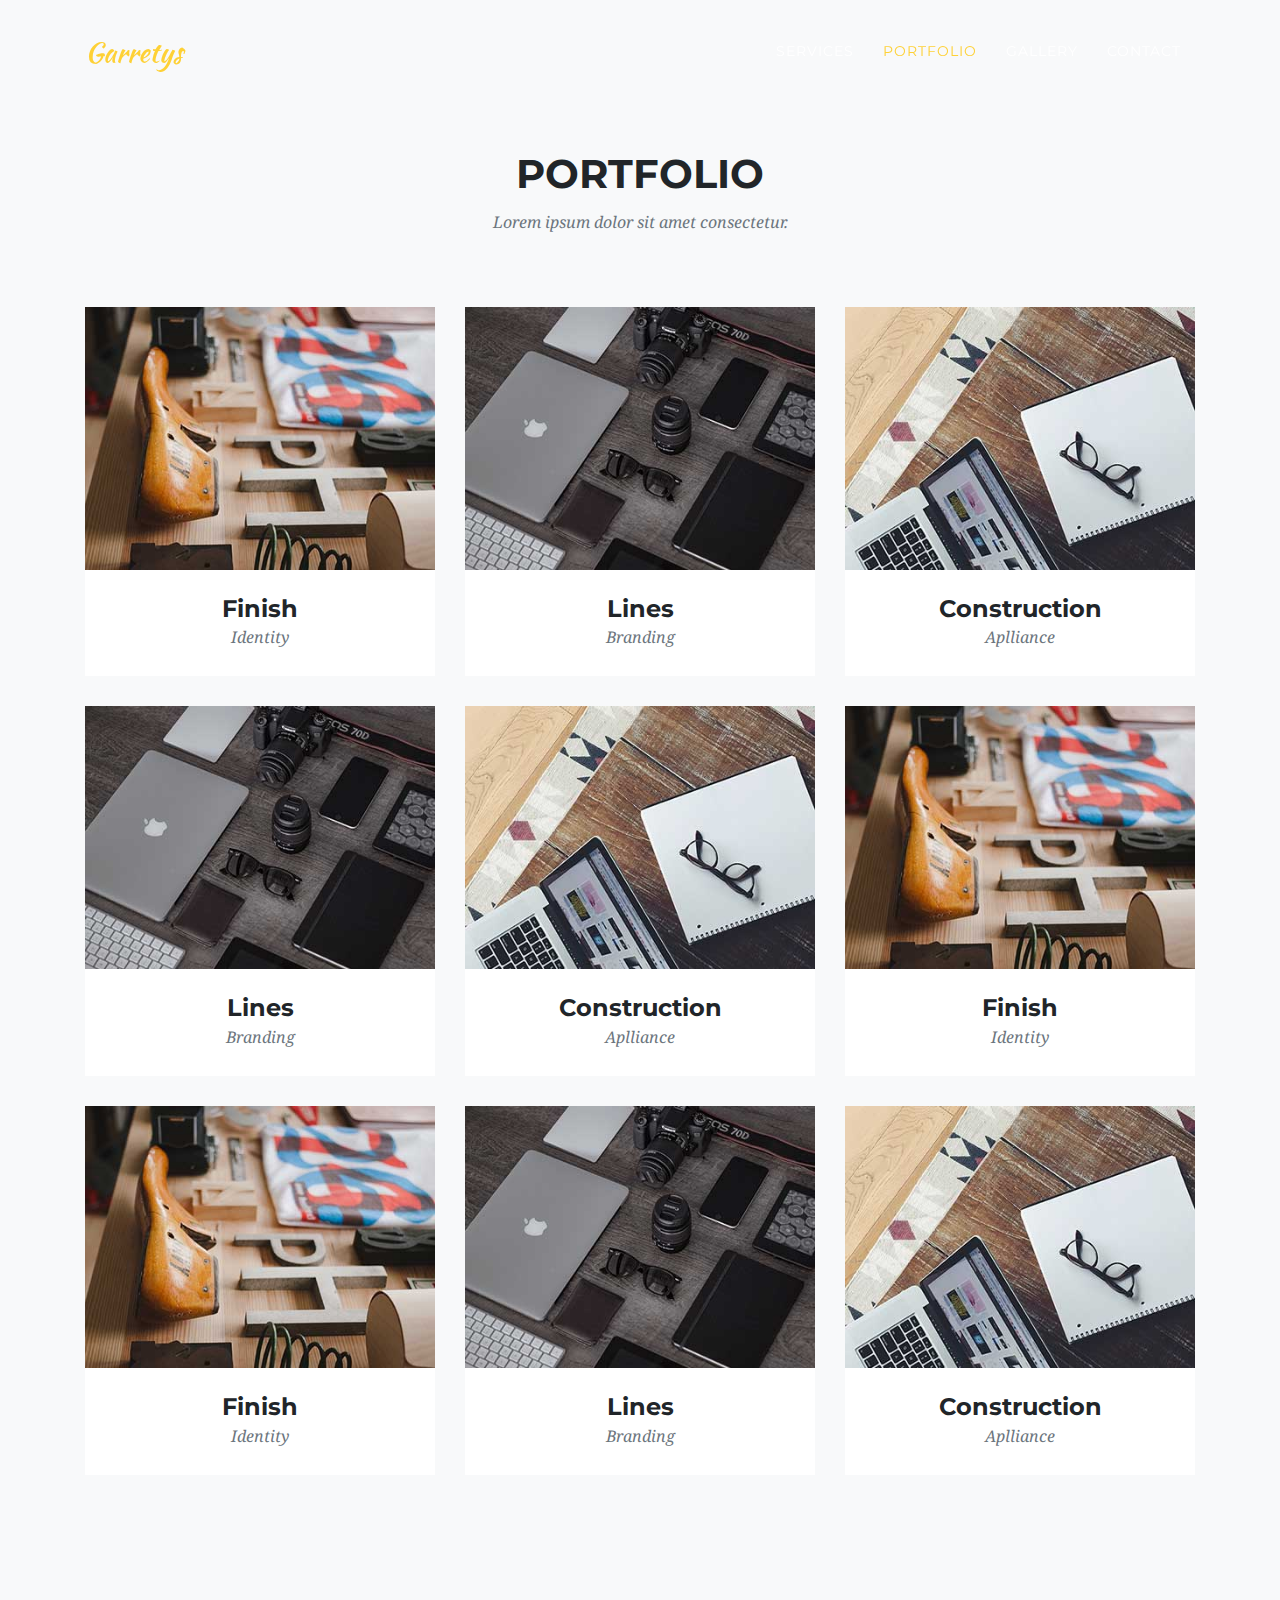
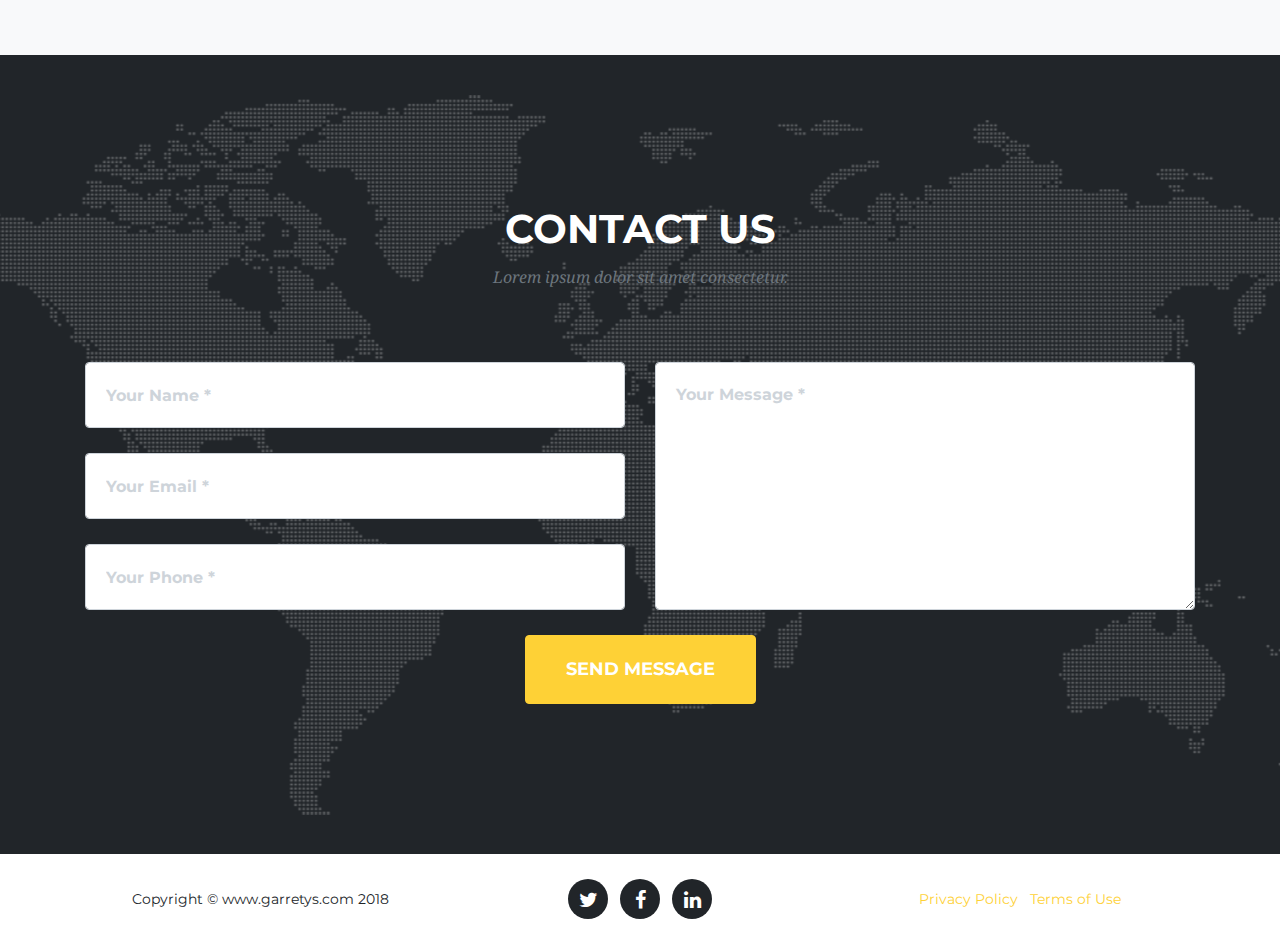
==== portfolio.htm @ 1a27aae4 "Add 1st draft of portfolio page" ====
<!DOCTYPE html>
<html lang="en">

  <head>

    <meta charset="utf-8">
    <meta name="viewport" content="width=device-width, initial-scale=1, shrink-to-fit=no">
    <meta name="description" content="">
    <meta name="author" content="">

    <title>Agency - Start Bootstrap Theme</title>

    <!-- Bootstrap core CSS -->
    <link href="vendor/bootstrap/css/bootstrap.min.css" rel="stylesheet">

    <!-- Custom fonts for this template -->
    <link href="vendor/font-awesome/css/font-awesome.min.css" rel="stylesheet" type="text/css">
    <link href="https://fonts.googleapis.com/css?family=Montserrat:400,700" rel="stylesheet" type="text/css">
    <link href='https://fonts.googleapis.com/css?family=Kaushan+Script' rel='stylesheet' type='text/css'>
    <link href='https://fonts.googleapis.com/css?family=Droid+Serif:400,700,400italic,700italic' rel='stylesheet' type='text/css'>
    <link href='https://fonts.googleapis.com/css?family=Roboto+Slab:400,100,300,700' rel='stylesheet' type='text/css'>

    <!-- Custom styles for this template -->
    <link href="css/agency.min.css" rel="stylesheet">

  </head>

  <body id="page-top">

    <!-- Navigation -->
    <nav class="navbar navbar-expand-lg navbar-dark fixed-top navbar-shrink" id="mainNav">
      <div class="container">
        <a class="navbar-brand js-scroll-trigger" href="index.htm">Garretys</a>
        <button class="navbar-toggler navbar-toggler-right" type="button" data-toggle="collapse" data-target="#navbarResponsive" aria-controls="navbarResponsive" aria-expanded="false" aria-label="Toggle navigation">
          Menu
          <i class="fa fa-bars"></i>
        </button>
        <div class="collapse navbar-collapse" id="navbarResponsive">
          <ul class="navbar-nav text-uppercase ml-auto">
            <li class="nav-item">
              <a class="nav-link js-scroll-trigger" href="services.htm">Services</a>
            </li>
            <li class="nav-item">
              <a class="nav-link js-scroll-trigger active" href="portfolio.htm">Portfolio</a>
            </li>
            <li class="nav-item">
              <a class="nav-link js-scroll-trigger" href="gallery.htm">Gallery</a>
            </li>
            <li class="nav-item">
              <a class="nav-link js-scroll-trigger" href="#contact">Contact</a>
            </li>
          </ul>
        </div>
      </div>
    </nav>

    <!-- Header -->

    <!-- Portfolio Grid -->
    <section class="bg-light" id="portfolio">
      <div class="container">
        <div class="row">
          <div class="col-lg-12 text-center">
            <h2 class="section-heading text-uppercase">Portfolio</h2>
            <h3 class="section-subheading text-muted">Lorem ipsum dolor sit amet consectetur.</h3>
          </div>
        </div>
        <div class="row">         
          <div class="col-md-4 col-sm-6 portfolio-item">
            <a class="portfolio-link" data-toggle="modal" href="#portfolioModal3">
              <div class="portfolio-hover">
                <div class="portfolio-hover-content">
                  <i class="fa fa-plus fa-3x"></i>
                </div>
              </div>
              <img class="img-fluid" src="img/portfolio/03-thumbnail.jpg" alt="">
            </a>
            <div class="portfolio-caption">
              <h4>Finish</h4>
              <p class="text-muted">Identity</p>
            </div>
          </div>
          <div class="col-md-4 col-sm-6 portfolio-item">
            <a class="portfolio-link" data-toggle="modal" href="#portfolioModal4">
              <div class="portfolio-hover">
                <div class="portfolio-hover-content">
                  <i class="fa fa-plus fa-3x"></i>
                </div>
              </div>
              <img class="img-fluid" src="img/portfolio/04-thumbnail.jpg" alt="">
            </a>
            <div class="portfolio-caption">
              <h4>Lines</h4>
              <p class="text-muted">Branding</p>
            </div>
          </div>
          <div class="col-md-4 col-sm-6 portfolio-item">
            <a class="portfolio-link" data-toggle="modal" href="#portfolioModal5">
              <div class="portfolio-hover">
                <div class="portfolio-hover-content">
                  <i class="fa fa-plus fa-3x"></i>
                </div>
              </div>
              <img class="img-fluid" src="img/portfolio/05-thumbnail.jpg" alt="">
            </a>
            <div class="portfolio-caption">
              <h4>Construction</h4>
              <p class="text-muted">Aplliance</p>
            </div>
          </div>
          
          <div class="col-md-4 col-sm-6 portfolio-item">
            <a class="portfolio-link" data-toggle="modal" href="#portfolioModal4">
              <div class="portfolio-hover">
                <div class="portfolio-hover-content">
                  <i class="fa fa-plus fa-3x"></i>
                </div>
              </div>
              <img class="img-fluid" src="img/portfolio/04-thumbnail.jpg" alt="">
            </a>
            <div class="portfolio-caption">
              <h4>Lines</h4>
              <p class="text-muted">Branding</p>
            </div>
          </div>
          <div class="col-md-4 col-sm-6 portfolio-item">
            <a class="portfolio-link" data-toggle="modal" href="#portfolioModal5">
              <div class="portfolio-hover">
                <div class="portfolio-hover-content">
                  <i class="fa fa-plus fa-3x"></i>
                </div>
              </div>
              <img class="img-fluid" src="img/portfolio/05-thumbnail.jpg" alt="">
            </a>
            <div class="portfolio-caption">
              <h4>Construction</h4>
              <p class="text-muted">Aplliance</p>
            </div>
          </div>
          <div class="col-md-4 col-sm-6 portfolio-item">
            <a class="portfolio-link" data-toggle="modal" href="#portfolioModal3">
              <div class="portfolio-hover">
                <div class="portfolio-hover-content">
                  <i class="fa fa-plus fa-3x"></i>
                </div>
              </div>
              <img class="img-fluid" src="img/portfolio/03-thumbnail.jpg" alt="">
            </a>
            <div class="portfolio-caption">
              <h4>Finish</h4>
              <p class="text-muted">Identity</p>
            </div>
          </div>
          

          <div class="col-md-4 col-sm-6 portfolio-item">
            <a class="portfolio-link" data-toggle="modal" href="#portfolioModal3">
              <div class="portfolio-hover">
                <div class="portfolio-hover-content">
                  <i class="fa fa-plus fa-3x"></i>
                </div>
              </div>
              <img class="img-fluid" src="img/portfolio/03-thumbnail.jpg" alt="">
            </a>
            <div class="portfolio-caption">
              <h4>Finish</h4>
              <p class="text-muted">Identity</p>
            </div>
          </div>
          <div class="col-md-4 col-sm-6 portfolio-item">
            <a class="portfolio-link" data-toggle="modal" href="#portfolioModal4">
              <div class="portfolio-hover">
                <div class="portfolio-hover-content">
                  <i class="fa fa-plus fa-3x"></i>
                </div>
              </div>
              <img class="img-fluid" src="img/portfolio/04-thumbnail.jpg" alt="">
            </a>
            <div class="portfolio-caption">
              <h4>Lines</h4>
              <p class="text-muted">Branding</p>
            </div>
          </div>
          <div class="col-md-4 col-sm-6 portfolio-item">
            <a class="portfolio-link" data-toggle="modal" href="#portfolioModal5">
              <div class="portfolio-hover">
                <div class="portfolio-hover-content">
                  <i class="fa fa-plus fa-3x"></i>
                </div>
              </div>
              <img class="img-fluid" src="img/portfolio/05-thumbnail.jpg" alt="">
            </a>
            <div class="portfolio-caption">
              <h4>Construction</h4>
              <p class="text-muted">Aplliance</p>
            </div>
          </div>         
        
        </div>
      </div>
    </section>

    <!-- Contact -->
    <section id="contact">
      <div class="container">
        <div class="row">
          <div class="col-lg-12 text-center">
            <h2 class="section-heading text-uppercase">Contact Us</h2>
            <h3 class="section-subheading text-muted">Lorem ipsum dolor sit amet consectetur.</h3>
          </div>
        </div>
        <div class="row">
          <div class="col-lg-12">
            <form id="contactForm" name="sentMessage" novalidate="novalidate">
              <div class="row">
                <div class="col-md-6">
                  <div class="form-group">
                    <input class="form-control" id="name" type="text" placeholder="Your Name *" required="required" data-validation-required-message="Please enter your name.">
                    <p class="help-block text-danger"></p>
                  </div>
                  <div class="form-group">
                    <input class="form-control" id="email" type="email" placeholder="Your Email *" required="required" data-validation-required-message="Please enter your email address.">
                    <p class="help-block text-danger"></p>
                  </div>
                  <div class="form-group">
                    <input class="form-control" id="phone" type="tel" placeholder="Your Phone *" required="required" data-validation-required-message="Please enter your phone number.">
                    <p class="help-block text-danger"></p>
                  </div>
                </div>
                <div class="col-md-6">
                  <div class="form-group">
                    <textarea class="form-control" id="message" placeholder="Your Message *" required="required" data-validation-required-message="Please enter a message."></textarea>
                    <p class="help-block text-danger"></p>
                  </div>
                </div>
                <div class="clearfix"></div>
                <div class="col-lg-12 text-center">
                  <div id="success"></div>
                  <button id="sendMessageButton" class="btn btn-primary btn-xl text-uppercase" type="submit">Send Message</button>
                </div>
              </div>
            </form>
          </div>
        </div>
      </div>
    </section>

    <!-- Footer -->
    <footer>
      <div class="container">
        <div class="row">
          <div class="col-md-4">
            <span class="copyright">Copyright &copy; www.garretys.com 2018</span>
          </div>
          <div class="col-md-4">
            <ul class="list-inline social-buttons">
              <li class="list-inline-item">
                <a href="#">
                  <i class="fa fa-twitter"></i>
                </a>
              </li>
              <li class="list-inline-item">
                <a href="#">
                  <i class="fa fa-facebook"></i>
                </a>
              </li>
              <li class="list-inline-item">
                <a href="#">
                  <i class="fa fa-linkedin"></i>
                </a>
              </li>
            </ul>
          </div>
          <div class="col-md-4">
            <ul class="list-inline quicklinks">
              <li class="list-inline-item">
                <a href="#">Privacy Policy</a>
              </li>
              <li class="list-inline-item">
                <a href="#">Terms of Use</a>
              </li>
            </ul>
          </div>
        </div>
      </div>
    </footer>

    <!-- Portfolio Modals -->
    <!-- Portfolio Modals -->
    <!-- Modal 1 -->
    <div class="portfolio-modal modal fade" id="portfolioModal3" tabindex="-1" role="dialog" aria-hidden="true">
      <div class="modal-dialog">
        <div class="modal-content">
          <div class="close-modal" data-dismiss="modal">
            <div class="lr">
              <div class="rl"></div>
            </div>
          </div>
          <div class="container">
            <div class="row">
              <div class="col-lg-8 mx-auto">
                <div class="modal-body">
                  <!-- Project Details Go Here -->
                  <h2 class="text-uppercase">Project Name</h2>
                  <p class="item-intro text-muted">Lorem ipsum dolor sit amet consectetur.</p>
                  <img class="img-fluid d-block mx-auto" src="img/portfolio/03-full.jpg" alt="">
                  <p>Use this area to describe your project. Lorem ipsum dolor sit amet, consectetur adipisicing elit. Est blanditiis dolorem culpa incidunt minus dignissimos deserunt repellat aperiam quasi sunt officia expedita beatae cupiditate, maiores repudiandae, nostrum, reiciendis facere nemo!</p>
                  <ul class="list-inline">
                    <li>Date: January 2017</li>
                    <li>Client: Example Business</li>
                    <li>Category: Identity</li>
                  </ul>
                  <button class="btn btn-primary" data-dismiss="modal" type="button">
                    <i class="fa fa-times"></i>
                    Close Project</button>
                </div>
              </div>
            </div>
          </div>
        </div>
      </div>
    </div>

    <!-- Modal 2 -->
    <div class="portfolio-modal modal fade" id="portfolioModal4" tabindex="-1" role="dialog" aria-hidden="true">
      <div class="modal-dialog">
        <div class="modal-content">
          <div class="close-modal" data-dismiss="modal">
            <div class="lr">
              <div class="rl"></div>
            </div>
          </div>
          <div class="container">
            <div class="row">
              <div class="col-lg-8 mx-auto">
                <div class="modal-body">
                  <!-- Project Details Go Here -->
                  <h2 class="text-uppercase">Project Name</h2>
                  <p class="item-intro text-muted">Lorem ipsum dolor sit amet consectetur.</p>
                  <img class="img-fluid d-block mx-auto" src="img/portfolio/04-full.jpg" alt="">
                  <p>Use this area to describe your project. Lorem ipsum dolor sit amet, consectetur adipisicing elit. Est blanditiis dolorem culpa incidunt minus dignissimos deserunt repellat aperiam quasi sunt officia expedita beatae cupiditate, maiores repudiandae, nostrum, reiciendis facere nemo!</p>
                  <ul class="list-inline">
                    <li>Date: January 2017</li>
                    <li>Client: Example Business</li>
                    <li>Category: Branding</li>
                  </ul>
                  <button class="btn btn-primary" data-dismiss="modal" type="button">
                    <i class="fa fa-times"></i>
                    Close Project</button>
                </div>
              </div>
            </div>
          </div>
        </div>
      </div>
    </div>

    <!-- Modal 3 -->
    <div class="portfolio-modal modal fade" id="portfolioModal5" tabindex="-1" role="dialog" aria-hidden="true">
      <div class="modal-dialog">
        <div class="modal-content">
          <div class="close-modal" data-dismiss="modal">
            <div class="lr">
              <div class="rl"></div>
            </div>
          </div>
          <div class="container">
            <div class="row">
              <div class="col-lg-8 mx-auto">
                <div class="modal-body">
                  <!-- Project Details Go Here -->
                  <h2 class="text-uppercase">Project Name</h2>
                  <p class="item-intro text-muted">Lorem ipsum dolor sit amet consectetur.</p>
                  <img class="img-fluid d-block mx-auto" src="img/portfolio/05-full.jpg" alt="">
                  <p>Use this area to describe your project. Lorem ipsum dolor sit amet, consectetur adipisicing elit. Est blanditiis dolorem culpa incidunt minus dignissimos deserunt repellat aperiam quasi sunt officia expedita beatae cupiditate, maiores repudiandae, nostrum, reiciendis facere nemo!</p>
                  <ul class="list-inline">
                    <li>Date: January 2017</li>
                    <li>Client: Sheffield Pub</li>
                    <li>Category: Pub Refurbishments</li>
                  </ul>
                  <button class="btn btn-primary" data-dismiss="modal" type="button">
                    <i class="fa fa-times"></i>
                    Close Project</button>
                </div>
              </div>
            </div>
          </div>
        </div>
      </div>
    </div>

    <!-- Bootstrap core JavaScript -->
    <script src="vendor/jquery/jquery.min.js"></script>
    <script src="vendor/bootstrap/js/bootstrap.bundle.min.js"></script>

    <!-- Plugin JavaScript -->
    <script src="vendor/jquery-easing/jquery.easing.min.js"></script>

    <!-- Contact form JavaScript -->
    <script src="js/jqBootstrapValidation.js"></script>
    <script src="js/contact_me.js"></script>

    <!-- Custom scripts for this template -->
    <script src="js/agency.js"></script>

  </body>

</html>
---- css/agency.min.css ----
/*!
 * Start Bootstrap - Agency v4.1.1 (https://startbootstrap.com/template-overviews/agency)
 * Copyright 2013-2018 Start Bootstrap
 * Licensed under MIT (https://github.com/BlackrockDigital/startbootstrap-agency/blob/master/LICENSE)
 */body{overflow-x:hidden;font-family:'Roboto Slab','Helvetica Neue',Helvetica,Arial,sans-serif}p{line-height:1.75}a{color:#fed136}a:hover{color:#fec503}.text-primary{color:#fed136!important}h1,h2,h3,h4,h5,h6{font-weight:700;font-family:Montserrat,'Helvetica Neue',Helvetica,Arial,sans-serif}section{padding:100px 0}section h2.section-heading{font-size:40px;margin-top:0;margin-bottom:15px}section h3.section-subheading{font-size:16px;font-weight:400;font-style:italic;margin-bottom:75px;text-transform:none;font-family:'Droid Serif','Helvetica Neue',Helvetica,Arial,sans-serif}@media (min-width:768px){section{padding:150px 0}}.btn{font-family:Montserrat,'Helvetica Neue',Helvetica,Arial,sans-serif;font-weight:700}.btn-xl{font-size:18px;padding:20px 40px}.btn-primary{background-color:#fed136;border-color:#fed136}.btn-primary:active,.btn-primary:focus,.btn-primary:hover{background-color:#fec810!important;border-color:#fec810!important;color:#fff}.btn-primary:active,.btn-primary:focus{box-shadow:0 0 0 .2rem rgba(254,209,55,.5)!important}::-moz-selection{background:#fed136;text-shadow:none}::selection{background:#fed136;text-shadow:none}img::selection{background:0 0}img::-moz-selection{background:0 0}#mainNav{background-color:#212529}#mainNav .navbar-toggler{font-size:12px;right:0;padding:13px;text-transform:uppercase;color:#fff;border:0;background-color:#fed136;font-family:Montserrat,'Helvetica Neue',Helvetica,Arial,sans-serif}#mainNav .navbar-brand{color:#fed136;font-family:'Kaushan Script','Helvetica Neue',Helvetica,Arial,cursive}#mainNav .navbar-brand.active,#mainNav .navbar-brand:active,#mainNav .navbar-brand:focus,#mainNav .navbar-brand:hover{color:#fec503}#mainNav .navbar-nav .nav-item .nav-link{font-size:90%;font-weight:400;padding:.75em 0;letter-spacing:1px;color:#fff;font-family:Montserrat,'Helvetica Neue',Helvetica,Arial,sans-serif}#mainNav .navbar-nav .nav-item .nav-link.active,#mainNav .navbar-nav .nav-item .nav-link:hover{color:#fed136}@media (min-width:992px){#mainNav{padding-top:25px;padding-bottom:25px;-webkit-transition:padding-top .3s,padding-bottom .3s;-moz-transition:padding-top .3s,padding-bottom .3s;transition:padding-top .3s,padding-bottom .3s;border:none;background-color:transparent}#mainNav .navbar-brand{font-size:1.75em;-webkit-transition:all .3s;-moz-transition:all .3s;transition:all .3s}#mainNav .navbar-nav .nav-item .nav-link{padding:1.1em 1em!important}#mainNav.navbar-shrink{padding-top:0;padding-bottom:0;background-color:#212529}#mainNav.navbar-shrink .navbar-brand{font-size:1.25em;padding:12px 0}}header.masthead{text-align:center;color:#fff;background-image:url(../img/header-bg.jpg);background-repeat:no-repeat;background-attachment:scroll;background-position:center center;-webkit-background-size:cover;-moz-background-size:cover;-o-background-size:cover;background-size:cover}header.masthead .intro-text{padding-top:150px;padding-bottom:100px}header.masthead .intro-text .intro-lead-in{font-size:22px;font-style:italic;line-height:22px;margin-bottom:25px;font-family:'Droid Serif','Helvetica Neue',Helvetica,Arial,sans-serif}header.masthead .intro-text .intro-heading{font-size:50px;font-weight:700;line-height:50px;margin-bottom:25px;font-family:Montserrat,'Helvetica Neue',Helvetica,Arial,sans-serif}@media (min-width:768px){header.masthead .intro-text{padding-top:300px;padding-bottom:200px}header.masthead .intro-text .intro-lead-in{font-size:40px;font-style:italic;line-height:40px;margin-bottom:25px;font-family:'Droid Serif','Helvetica Neue',Helvetica,Arial,sans-serif}header.masthead .intro-text .intro-heading{font-size:75px;font-weight:700;line-height:75px;margin-bottom:50px;font-family:Montserrat,'Helvetica Neue',Helvetica,Arial,sans-serif}}.service-heading{margin:15px 0;text-transform:none}#portfolio .portfolio-item{right:0;margin:0 0 15px}#portfolio .portfolio-item .portfolio-link{position:relative;display:block;max-width:400px;margin:0 auto;cursor:pointer}#portfolio .portfolio-item .portfolio-link .portfolio-hover{position:absolute;width:100%;height:100%;-webkit-transition:all ease .5s;-moz-transition:all ease .5s;transition:all ease .5s;opacity:0;background:rgba(254,209,54,.9)}#portfolio .portfolio-item .portfolio-link .portfolio-hover:hover{opacity:1}#portfolio .portfolio-item .portfolio-link .portfolio-hover .portfolio-hover-content{font-size:20px;position:absolute;top:50%;width:100%;height:20px;margin-top:-12px;text-align:center;color:#fff}#portfolio .portfolio-item .portfolio-link .portfolio-hover .portfolio-hover-content i{margin-top:-12px}#portfolio .portfolio-item .portfolio-link .portfolio-hover .portfolio-hover-content h3,#portfolio .portfolio-item .portfolio-link .portfolio-hover .portfolio-hover-content h4{margin:0}#portfolio .portfolio-item .portfolio-caption{max-width:400px;margin:0 auto;padding:25px;text-align:center;background-color:#fff}#portfolio .portfolio-item .portfolio-caption h4{margin:0;text-transform:none}#portfolio .portfolio-item .portfolio-caption p{font-size:16px;font-style:italic;margin:0;font-family:'Droid Serif','Helvetica Neue',Helvetica,Arial,sans-serif}#portfolio *{z-index:2}@media (min-width:767px){#portfolio .portfolio-item{margin:0 0 30px}}.portfolio-modal{padding-right:0!important}.portfolio-modal .modal-dialog{margin:1rem;max-width:100vw}.portfolio-modal .modal-content{padding:100px 0;text-align:center}.portfolio-modal .modal-content h2{font-size:3em;margin-bottom:15px}.portfolio-modal .modal-content p{margin-bottom:30px}.portfolio-modal .modal-content p.item-intro{font-size:16px;font-style:italic;margin:20px 0 30px;font-family:'Droid Serif','Helvetica Neue',Helvetica,Arial,sans-serif}.portfolio-modal .modal-content ul.list-inline{margin-top:0;margin-bottom:30px}.portfolio-modal .modal-content img{margin-bottom:30px}.portfolio-modal .modal-content button{cursor:pointer}.portfolio-modal .close-modal{position:absolute;top:25px;right:25px;width:75px;height:75px;cursor:pointer;background-color:transparent}.portfolio-modal .close-modal:hover{opacity:.3}.portfolio-modal .close-modal .lr{z-index:1051;width:1px;height:75px;margin-left:35px;-webkit-transform:rotate(45deg);-ms-transform:rotate(45deg);transform:rotate(45deg);background-color:#212529}.portfolio-modal .close-modal .lr .rl{z-index:1052;width:1px;height:75px;-webkit-transform:rotate(90deg);-ms-transform:rotate(90deg);transform:rotate(90deg);background-color:#212529}.timeline{position:relative;padding:0;list-style:none}.timeline:before{position:absolute;top:0;bottom:0;left:40px;width:2px;margin-left:-1.5px;content:'';background-color:#e9ecef}.timeline>li{position:relative;min-height:50px;margin-bottom:50px}.timeline>li:after,.timeline>li:before{display:table;content:' '}.timeline>li:after{clear:both}.timeline>li .timeline-panel{position:relative;float:right;width:100%;padding:0 20px 0 100px;text-align:left}.timeline>li .timeline-panel:before{right:auto;left:-15px;border-right-width:15px;border-left-width:0}.timeline>li .timeline-panel:after{right:auto;left:-14px;border-right-width:14px;border-left-width:0}.timeline>li .timeline-image{position:absolute;z-index:100;left:0;width:80px;height:80px;margin-left:0;text-align:center;color:#fff;border:7px solid #e9ecef;border-radius:100%;background-color:#fed136}.timeline>li .timeline-image h4{font-size:10px;line-height:14px;margin-top:12px}.timeline>li.timeline-inverted>.timeline-panel{float:right;padding:0 20px 0 100px;text-align:left}.timeline>li.timeline-inverted>.timeline-panel:before{right:auto;left:-15px;border-right-width:15px;border-left-width:0}.timeline>li.timeline-inverted>.timeline-panel:after{right:auto;left:-14px;border-right-width:14px;border-left-width:0}.timeline>li:last-child{margin-bottom:0}.timeline .timeline-heading h4{margin-top:0;color:inherit}.timeline .timeline-heading h4.subheading{text-transform:none}.timeline .timeline-body>p,.timeline .timeline-body>ul{margin-bottom:0}@media (min-width:768px){.timeline:before{left:50%}.timeline>li{min-height:100px;margin-bottom:100px}.timeline>li .timeline-panel{float:left;width:41%;padding:0 20px 20px 30px;text-align:right}.timeline>li .timeline-image{left:50%;width:100px;height:100px;margin-left:-50px}.timeline>li .timeline-image h4{font-size:13px;line-height:18px;margin-top:16px}.timeline>li.timeline-inverted>.timeline-panel{float:right;padding:0 30px 20px 20px;text-align:left}}@media (min-width:992px){.timeline>li{min-height:150px}.timeline>li .timeline-panel{padding:0 20px 20px}.timeline>li .timeline-image{width:150px;height:150px;margin-left:-75px}.timeline>li .timeline-image h4{font-size:18px;line-height:26px;margin-top:30px}.timeline>li.timeline-inverted>.timeline-panel{padding:0 20px 20px}}@media (min-width:1200px){.timeline>li{min-height:170px}.timeline>li .timeline-panel{padding:0 20px 20px 100px}.timeline>li .timeline-image{width:170px;height:170px;margin-left:-85px}.timeline>li .timeline-image h4{margin-top:40px}.timeline>li.timeline-inverted>.timeline-panel{padding:0 100px 20px 20px}}.team-member{margin-bottom:50px;text-align:center}.team-member img{width:225px;height:225px;border:7px solid #fff}.team-member h4{margin-top:25px;margin-bottom:0;text-transform:none}.team-member p{margin-top:0}section#contact{background-color:#212529;background-image:url(../img/map-image.png);background-repeat:no-repeat;background-position:center}section#contact .section-heading{color:#fff}section#contact .form-group{margin-bottom:25px}section#contact .form-group input,section#contact .form-group textarea{padding:20px}section#contact .form-group input.form-control{height:auto}section#contact .form-group textarea.form-control{height:248px}section#contact .form-control:focus{border-color:#fed136;box-shadow:none}section#contact ::-webkit-input-placeholder{font-weight:700;color:#ced4da;font-family:Montserrat,'Helvetica Neue',Helvetica,Arial,sans-serif}section#contact :-moz-placeholder{font-weight:700;color:#ced4da;font-family:Montserrat,'Helvetica Neue',Helvetica,Arial,sans-serif}section#contact ::-moz-placeholder{font-weight:700;color:#ced4da;font-family:Montserrat,'Helvetica Neue',Helvetica,Arial,sans-serif}section#contact :-ms-input-placeholder{font-weight:700;color:#ced4da;font-family:Montserrat,'Helvetica Neue',Helvetica,Arial,sans-serif}footer{padding:25px 0;text-align:center}footer span.copyright{font-size:90%;line-height:40px;text-transform:none;font-family:Montserrat,'Helvetica Neue',Helvetica,Arial,sans-serif}footer ul.quicklinks{font-size:90%;line-height:40px;margin-bottom:0;text-transform:none;font-family:Montserrat,'Helvetica Neue',Helvetica,Arial,sans-serif}ul.social-buttons{margin-bottom:0}ul.social-buttons li a{font-size:20px;line-height:40px;display:block;width:40px;height:40px;-webkit-transition:all .3s;-moz-transition:all .3s;transition:all .3s;color:#fff;border-radius:100%;outline:0;background-color:#212529}ul.social-buttons li a:active,ul.social-buttons li a:focus,ul.social-buttons li a:hover{background-color:#fed136}
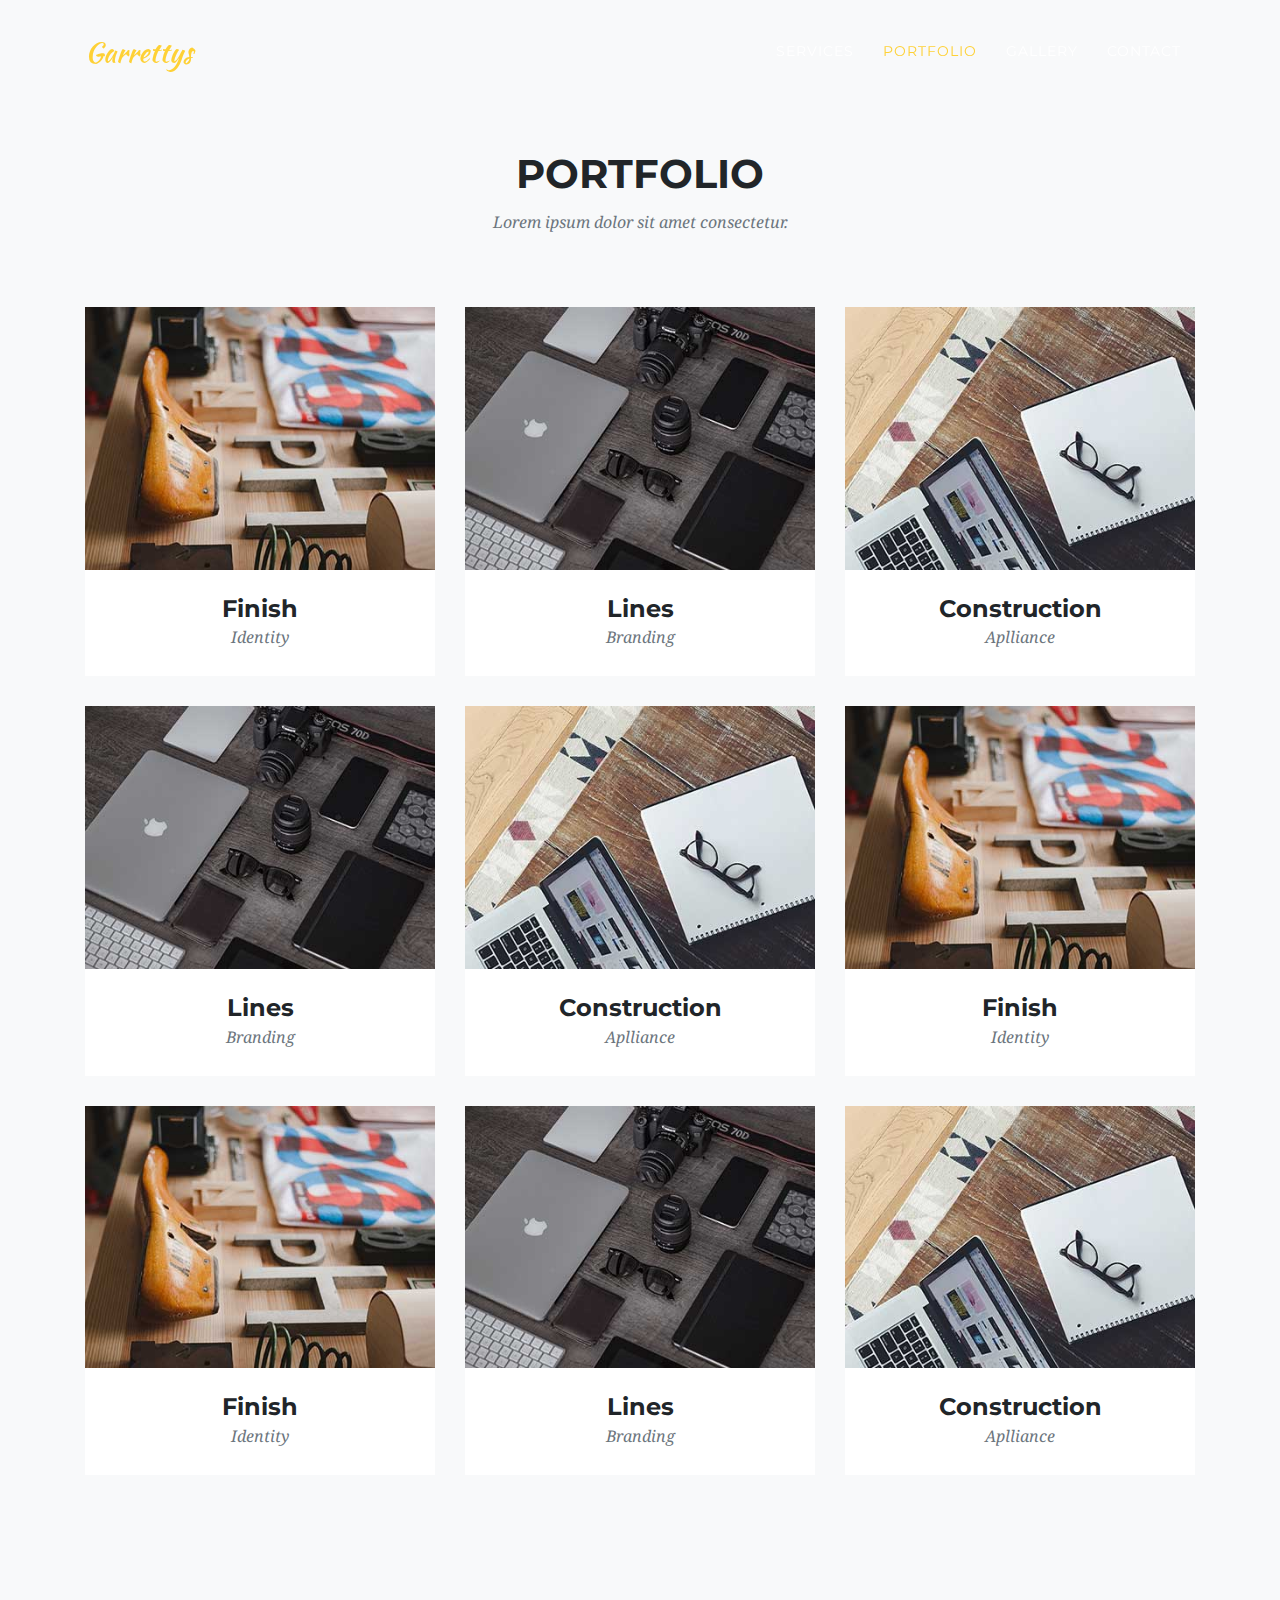
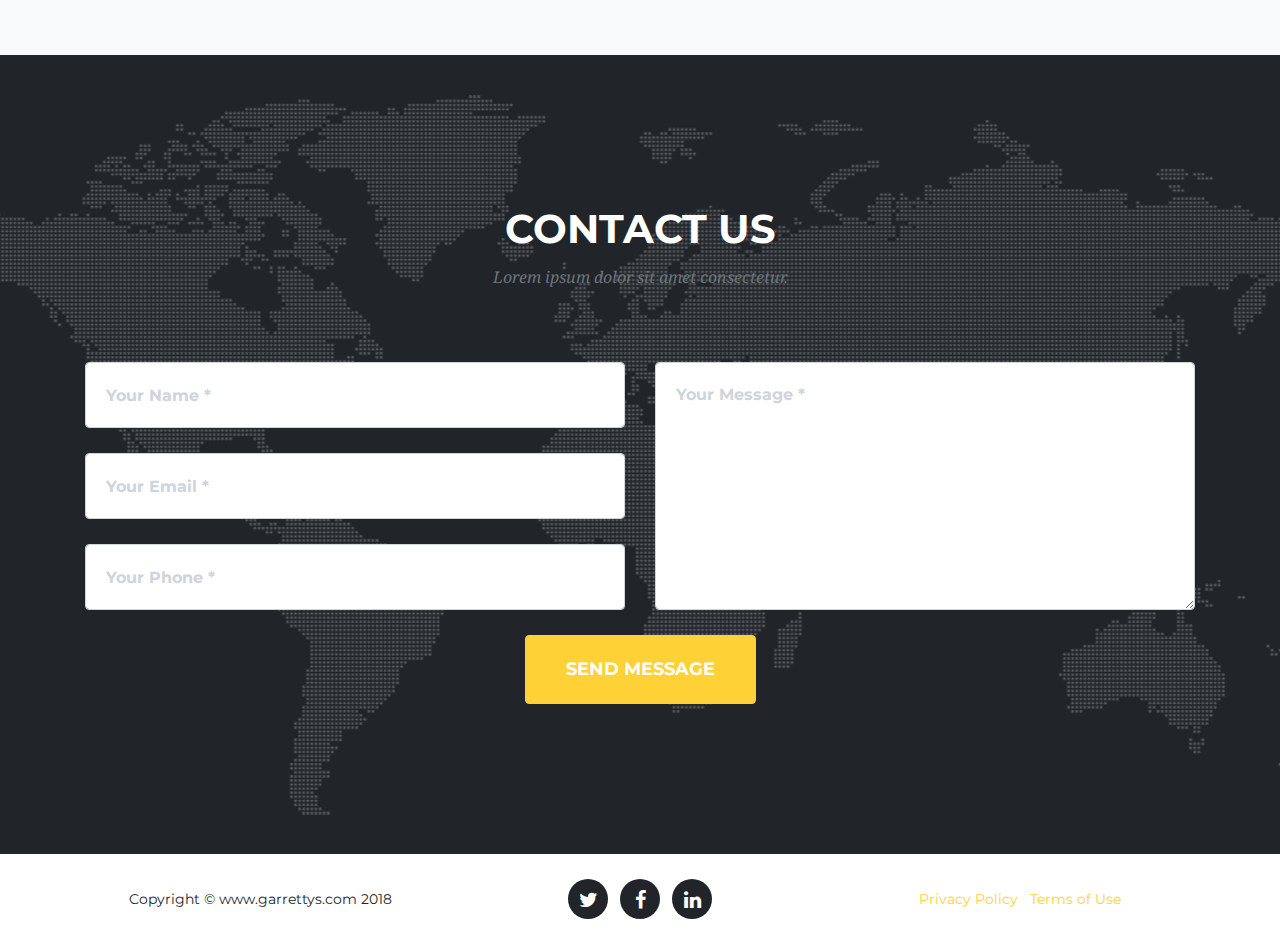
==== commit 5ad792b8: "Fix spelling of Garrettys" ====
--- a/portfolio.htm
+++ b/portfolio.htm
@@ -30,7 +30,7 @@
     <!-- Navigation -->
     <nav class="navbar navbar-expand-lg navbar-dark fixed-top navbar-shrink" id="mainNav">
       <div class="container">
-        <a class="navbar-brand js-scroll-trigger" href="index.htm">Garretys</a>
+        <a class="navbar-brand js-scroll-trigger" href="index.htm">Garrettys</a>
         <button class="navbar-toggler navbar-toggler-right" type="button" data-toggle="collapse" data-target="#navbarResponsive" aria-controls="navbarResponsive" aria-expanded="false" aria-label="Toggle navigation">
           Menu
           <i class="fa fa-bars"></i>
@@ -250,7 +250,7 @@
       <div class="container">
         <div class="row">
           <div class="col-md-4">
-            <span class="copyright">Copyright &copy; www.garretys.com 2018</span>
+            <span class="copyright">Copyright &copy; www.garrettys.com 2018</span>
           </div>
           <div class="col-md-4">
             <ul class="list-inline social-buttons">
